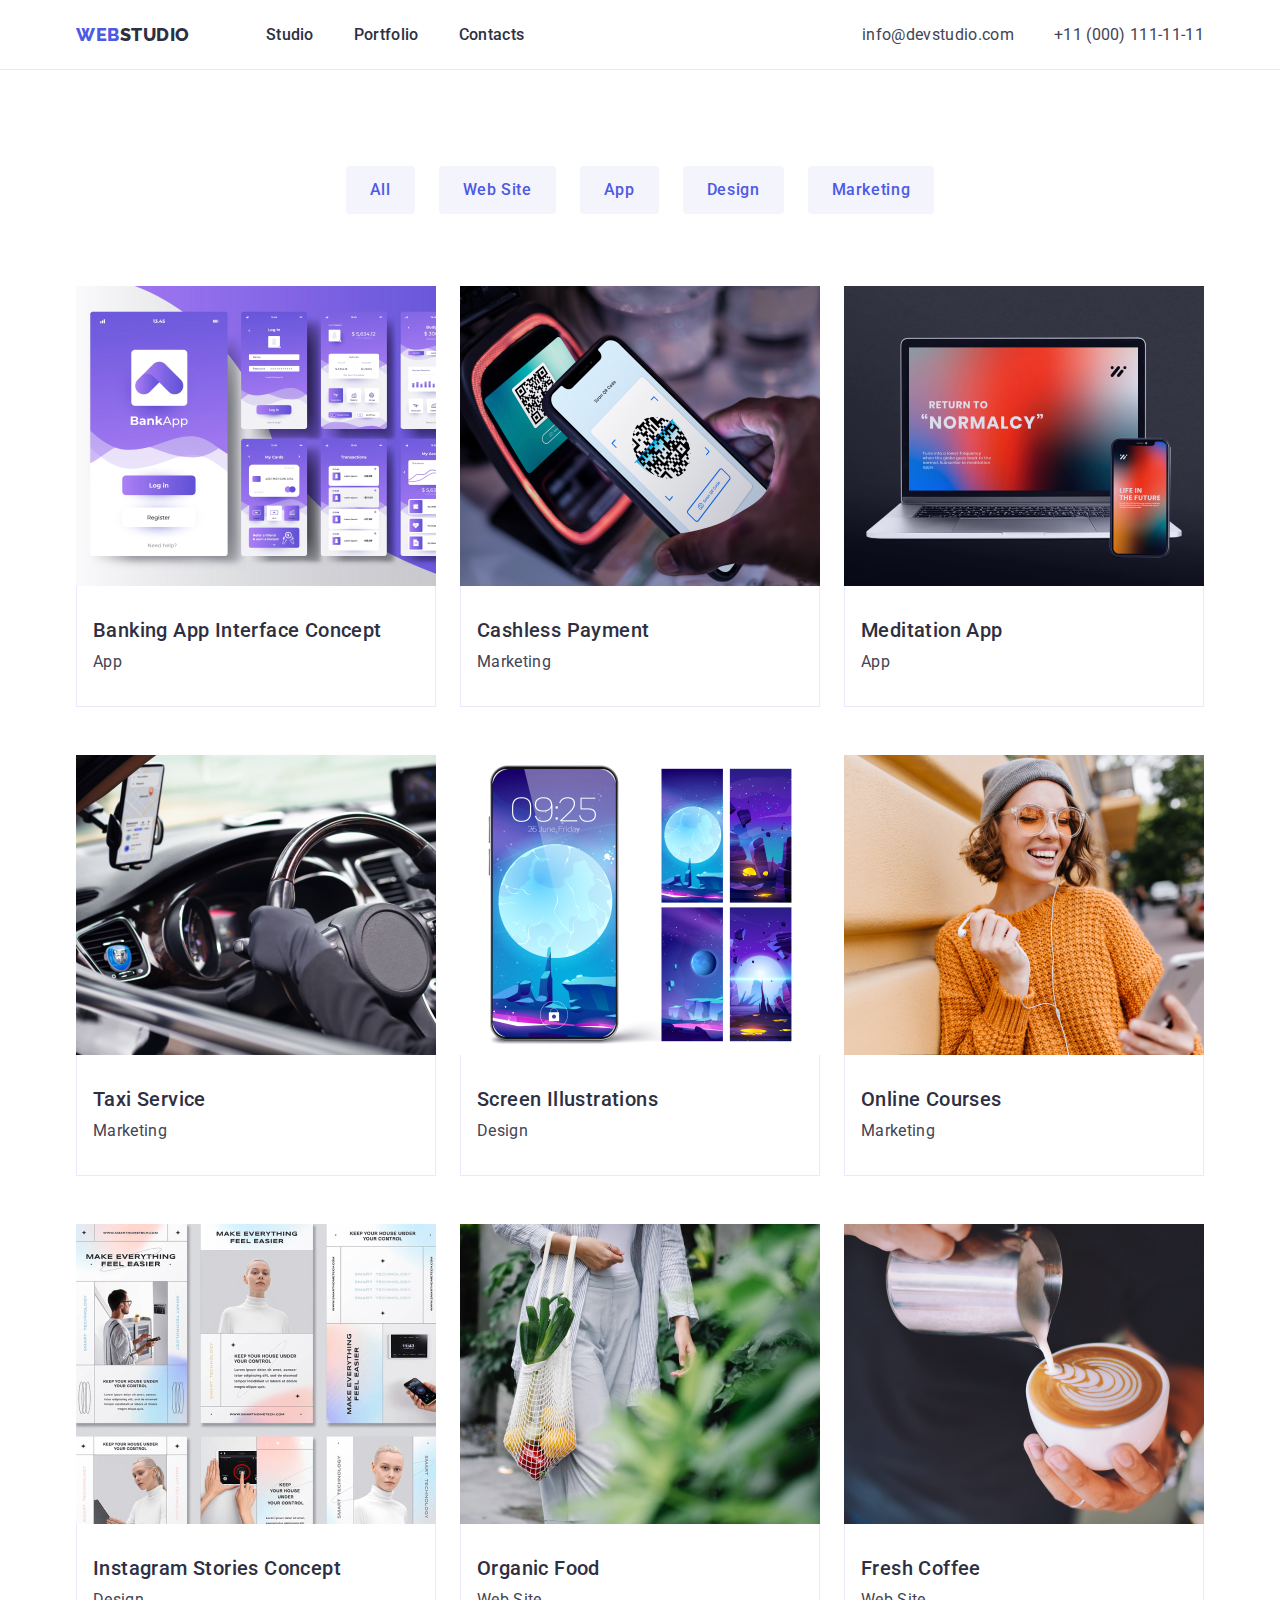
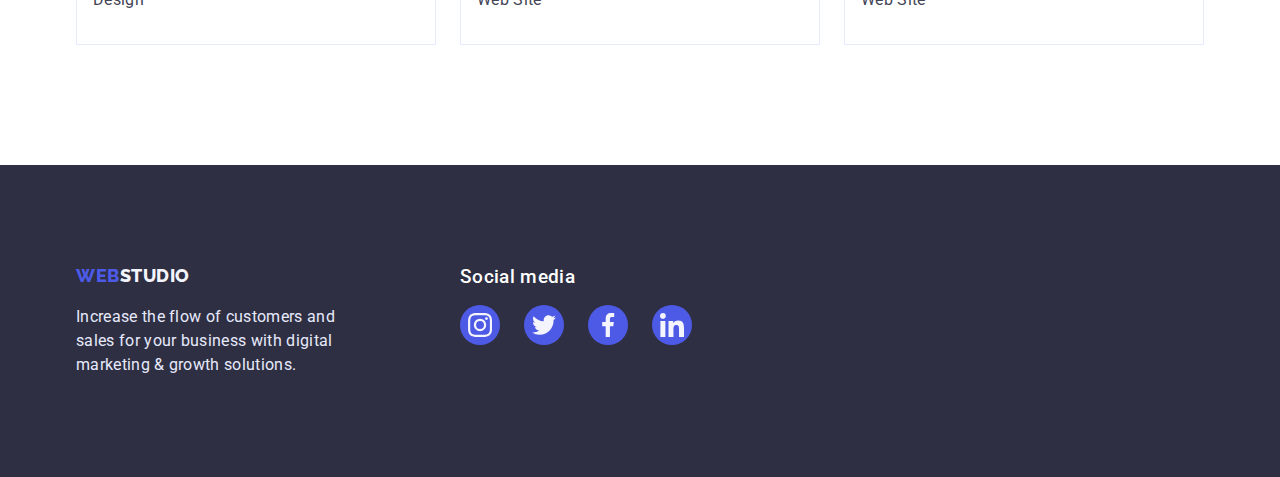
==== portfolio.html @ 7eb5ca66 "first commit" ====
<!DOCTYPE html>
<html lang="en">
<head>
    <meta charset="UTF-8">
    <meta http-equiv="X-UA-Compatible" content="IE=edge">
    <meta name="viewport" content="width=device-width, initial-scale=1.0">
    <title>Portfolio</title>
    <link rel="preconnect" href="https://fonts.googleapis.com">
    <link rel="preconnect" href="https://fonts.gstatic.com" crossorigin>
    <link href="https://fonts.googleapis.com/css2?family=Raleway:wght@800&family=Roboto:wght@400;500;700;900&display=swap"
        rel="stylesheet">
    <link rel="stylesheet" href="https://cdn.jsdelivr.net/npm/modern-normalize@1.1.0/modern-normalize.min.css">
    <link rel="stylesheet" href="./css/styles.css">
</head>
<body>
    <!-- HEADER -->
    <!-- logotype -->
    <header class="page-header">
        
        <!-- navigation -->
        <div class="page-header-conteiner conteiner">
            <nav class="nav">
                <a class="logo logo-header link" href="#">Web<span class="logo-part">Studio</span></a>
                <ul class="nav-menu list">
                    <li class="nav-item"><a class="nav-link link" href="./index.html">Studio</a></li>
                    <li class="nav-item"><a class="nav-link link" href="./portfolio.html">Portfolio</a></li>
                    <li class="nav-item"><a class="nav-link link" href="">Contacts</a></li>
                </ul>
            </nav>
            <!-- contacts -->
            <address class="contact-info">
                <ul class="contacts-list list">
                    <li class="contacts-item"><a class="contacts-link link" href="mailto:info@devstudio.com">info@devstudio.com</a>
                    </li>
                    <li class="contacts-item"><a class="contacts-link link" href="tel:+110001111111">+11 (000) 111-11-11</a></li>
                </ul>
            </address>
        </div>
    
    </header>
    
    <!-- MAIN-CONTENT -->
   
    <main>
        
        <!-- BUTTON-FILTER -->
        
        <section class="ourproduct">
            <div class="conteiner">
                <h1 class="section-title">PORTFOLIO</h1>
            
            <ul class="filter-button-list list">
                <li class="filter-item"><button class="filter-button" type="button">All</button></li>
                <li class="filter-item"><button class="filter-button" type="button">Web Site</button></li>
                <li class="filter-item"><button class="filter-button" type="button">App</button></li>
                <li class="filter-item"><button class="filter-button" type="button">Design</button></li>
                <li class="filter-item"><button class="filter-button" type="button">Marketing</button></li>
            </ul>
         
        
            <ul class="ourproduct-list list">
                <li class="ourproduct-item">
                    <a href="#" class="card-item link"><img class="ourfroduct-image" src="./images/portfoliopage/img.jpg" alt="Banking App" width="360">
                    <div class="card-bottom">
                    <h2 class="ourproduct-list-title">Banking App Interface Concept</h2>
                    <p class="ourproduct-list-text">App</p>
                    </div>
                    </a>
                    
                </li>
                <li class="ourproduct-item">
                    <a href="#" class="card-item link"><img class="ourfroduct-image" src="./images/portfoliopage/img-2.jpg" alt="Cashless Payment" width="360">
                    <div class="card-bottom">
                    <h2 class="ourproduct-list-title">Cashless Payment</h2>
                    <p class="ourproduct-list-text">Marketing</p>
                    </div>
                    </a>
                    
                </li>
                <li class="ourproduct-item">
                    <a href="#" class="card-item link"><img class="ourfroduct-image" src="./images/portfoliopage/img-3.jpg" alt="Computer and phone" width="360">
                    <div class="card-bottom">
                    <h2 class="ourproduct-list-title">Meditation App</h2>
                    <p class="ourproduct-list-text">App</p>
                    </div>
                    </a>
                    
                </li>
                <li class="ourproduct-item">
                    <a href="#" class="card-item link"><img class="ourfroduct-image" src="./images/portfoliopage/img-4.jpg" alt="Taxi Service" width="360">
                    <div class="card-bottom">
                    <h2 class="ourproduct-list-title">Taxi Service</h2>
                    <p class="ourproduct-list-text">Marketing</p>
                    </div>
                    </a>
                    
                </li>
                <li class="ourproduct-item">
                    <a href="#" class="card-item link"><img class="ourfroduct-image" src="./images/portfoliopage/img-5.jpg" alt="Screens" width="360">
                    <div class="card-bottom">
                    <h2 class="ourproduct-list-title">Screen Illustrations</h2>
                    <p class="ourproduct-list-text">Design</p>
                    </div>
                    </a>
                    
                </li>
                <li class="ourproduct-item">
                    <a href="#" class="card-item link"><img class="ourfroduct-image" src="./images/portfoliopage/img-6.jpg" alt="Online Courses" width="360">
                    <div class="card-bottom">
                    <h2 class="ourproduct-list-title">Online Courses</h2>
                    <p class="ourproduct-list-text">Marketing</p>
                    </div>
                    </a>
                    
                </li>
                <li class="ourproduct-item">
                    <a href="#" class="card-item link"><img class="ourfroduct-image" src="./images/portfoliopage/img-7.jpg" alt="Concept for Instagram" width="360">
                    <div class="card-bottom">
                    <h2 class="ourproduct-list-title">Instagram Stories Concept</h2>
                    <p class="ourproduct-list-text">Design</p>
                    </div>
                    </a>
                    
                </li>
                <li class="ourproduct-item">
                    <a href="#" class="card-item link"><img class="ourfroduct-image" src="./images/portfoliopage/img-8.jpg" alt="Organic Food" width="360">
                    <div class="card-bottom">
                    <h2 class="ourproduct-list-title">Organic Food</h2>
                    <p class="ourproduct-list-text">Web Site</p>
                    </div>
                    </a>
                    
                </li>
                <li class="ourproduct-item">
                    <a href="#" class="card-item link"><img class="ourfroduct-image" src="./images/portfoliopage/img-9.jpg" alt="Fresh Coffee" width="360">
                    <div class="card-bottom">
                    <h2 class="ourproduct-list-title">Fresh Coffee</h2>
                    <p class="ourproduct-list-text">Web Site</p>
                    </div>
                    </a>
                    
                </li>
            </ul>
            </div>
        </section>

    </main>
    <!-- FOOTER -->

    <footer class="footer">
        <div class="conteiner footer-conteiner">
        <div class="footer-box">
        <a class="logo link" href="#">Web<span class="logo-footer">Studio</span></a>
        <p class="footer-text">Increase the flow of customers and sales for your business with digital marketing & growth solutions.</p>
        </div>
        <div class="social-footer-box">
            <h3 class="social-box-title">Social media</h3>
            <ul class="social-list list">
                <li class="social-list-item">
                    <a href="#" class="social-list-link social-list-footer">
                        <svg class="social-list-image" width="24" height="24">
                            <use href="./images/icons.svg#instagram"></use>
                        </svg>
                    </a>
                </li>
                <li class="social-list-item">
                    <a href="#" class="social-list-link social-list-footer">
                        <svg class="social-list-image" width="24" height="24">
                            <use href="./images/icons.svg#twitter"></use>
                        </svg>
                    </a>
                </li>
                <li class="social-list-item">
                    <a href="#" class="social-list-link social-list-footer">
                        <svg class="social-list-image" width="24" height="24">
                            <use href="./images/icons.svg#facebook"></use>
                        </svg>
                    </a>
                </li>
                <li class="social-list-item">
                    <a href="#" class="social-list-link social-list-footer">
                        <svg class="social-list-image" width="24" height="24">
                            <use href="./images/icons.svg#linkedin"></use>
                        </svg>
                    </a>
                </li>
            </ul>
        </div>
        </div>
    </footer>
</body>
</html>
---- css/styles.css ----
:root {
    --primary-color:  #434455;
    --secondary-color: #2E2F42;
    --logo-web: #4D5AE5;
    --white: #FFFFFF;
    --active-color: #404BBF;
    --logo-footer: #F4F4FD;
    --footer-text:#E7E9FC;
    --primary-font: 'Roboto', sans-serif;
    --secondary-font: 'Raleway', sans-serif;
}
h1,h2,h3,h4,h5,h6,p {
    margin-top: 0;
    margin-bottom: 0;}

ul,ol {
    margin-top: 0;
    margin-bottom: 0;
    padding-left: 0;
}
img {
    display: block;
    max-width: 100%;
    height: auto;
}
button {
    cursor: pointer;
}

.list {
    list-style: none;
}
.link {
    text-decoration: none;
}

body {
    font-family: var(--primary-font);
    font-weight: 400;
    font-size: 16px;
    line-height: 1.5em;
    letter-spacing: 0.02em;
    color: var(--primary-color);
}
.conteiner {
    max-width: 1158px;
    margin-right: auto;
    margin-left: auto;
    padding-right: 15px;
    padding-left: 15px;
}
.page-header-conteiner {
    display: flex;
    align-items: center;
}


/* LOGOTYPE */
.logo {
     font-family:var(--secondary-font);
     font-weight: 800;
     font-size: 18px;
     line-height: 1.17em;
     letter-spacing: 0.03em;
     text-transform: uppercase;
     color:var(--logo-web) ;
}

.logo-part {
    color:var(--secondary-color);
}
.logo-footer {
    color:var(--logo-footer)
}

/* HEADER */

.page-header {
    border-bottom: 1px solid #E7E9FC;
}

.nav {
    display: flex;
    align-items: center;
}
.nav-menu {
    display: flex;
    align-items: center;

    margin-left: 76px;
}
.nav-item:not(:first-child) {
    margin-left: 40px;

}
.nav-link {
    color: var(--secondary-color);
    font-weight: 500;

}
.nav-link:hover,
.nav-link:focus {
    color: var(--active-color);
}

.contact-info {
    margin-left: auto;
    font-style: normal;
}
.contacts-item:last-child {
    margin-left: 40px;
}   

.contacts-list {
    display: flex;
    align-items: center;
}

.contacts-link {
    
    color: var(--primary-color);

}
.contacts-link:hover,
.contacts-link:focus {
    color: var(--active-color);
}
.logo-header, .nav-link, .contacts-link {
    padding-top: 24px;
    padding-bottom: 24px;
}


/* MAIN PAGE */

/* SECTION-HERO */

.hero {
    padding-top: 188px;
    padding-bottom: 188px;
    background-image: linear-gradient(rgba(46, 47, 66, 0.7), rgba(46, 47, 66, 0.7)), url(/images/sectionhero/people-office\ 1.jpg);
    background-repeat: no-repeat;
    background-size: 1440px;
    background-position: center;
}
.hero-title {
    margin-right: auto;
    margin-left: auto;
    margin-bottom: 48px;

    width: 496px;
    font-weight: 700;
    font-size: 56px;
    text-align: center;
    line-height: 1.07em;
    letter-spacing: 0.02em;
    text-transform: capitalize;
    color: var(--white);
}
.hero-button {
    display: block;

    margin: 0 auto;
    padding-top: 16px;
    padding-right: 32px;
    padding-bottom: 16px;
    padding-left: 32px;

    font-size: 16px;
    font-weight: 500;
    line-height: 1.5em;
    letter-spacing: 0.04em;
    font-family: inherit;
    background-color: var(--logo-web);
    color: var(--white);
    box-shadow: 0px 4px 4px rgba(0, 0, 0, 0.15);
    border: none;
    border-radius: 4px;
   
}
.hero-button:hover,
.hero-button:focus {
    background-color: var(--active-color);
}

/* SECTION-ABOUT */
.about {
    padding-top: 120px;
}
.about-list {
    display: flex;
    flex-wrap: wrap;
    gap: 24px;

}
.about-list-item {
    flex-basis: calc((100% - 72px) / 4);
}
.about-list-title {
    margin-bottom: 8px;

    font-weight: 500;
    font-size: 20px;
    line-height: 1.2em;
    letter-spacing: 0.02em;
    color: var(--secondary-color);
}
.about-icon-card {
    padding-top: 24px;
    padding-bottom: 24px;
    margin-bottom: 8px;
    background-color: rgba(244, 244, 253, 1);

}
.about-icon-item {
    display: block;
    margin: 0  auto;
}
/* SECTION-OURWORK */

.ourwork {
    padding-top: 120px;
    padding-bottom: 120px;
}
.ourwork-title {
    margin-bottom: 72px;

    font-weight: 700;
    font-size: 36px;
    line-height: 1.11em;
    text-align: center;
    text-transform: capitalize;
    color: var(--secondary-color);
}
.ourwork-list {
    display: flex;
    gap: 24px;
}
.ourwork-list-item {
    flex-basis: calc((100% - 48px) / 3);
}

/* SECTION-OURTEAM */

.ourteam {
    padding-top: 120px;
    padding-bottom: 120px;
    background-color:var(--logo-footer);
}
.ourteam-list {
    display: flex;
    flex-wrap: wrap;
    gap: 24px;
}
.ourteam-card {
    flex-basis: calc((100% - 72px) / 4);
    margin-bottom: 8px;

    box-shadow: 0px 1px 6px rgba(46, 47, 66, 0.08), 0px 1px 1px rgba(46, 47, 66, 0.16), 0px 2px 1px rgba(46, 47, 66, 0.08);
    border-radius: 0px 0px 4px 4px;
    background-color: var(--white);
    
    
}
.social-list {
    display: flex;
    justify-content: center;
    gap: 24px;
}
.social-list-link {
    display: flex;
    justify-content: center;
    align-items: center;

    width: 40px;
    height: 40px;
    border-radius: 50%;
    color: rgba(244, 244, 253, 1);
    background-color:#4D5AE5;



}
.social-list-link:hover, 
.social-list-link:focus {
    background-color:#404BBF;

}

.social-list-image {
    fill: currentColor;
}



.ourteam-title {
    margin-bottom: 72px;

    font-weight: 700;
    font-size: 36px;
    line-height: 1.11em;
    letter-spacing: 0.02em;
    text-align: center;
    text-transform: capitalize;
    color: var(--secondary-color);
}
.ourteam-card-text {
    padding-top: 32px;
    padding-bottom: 32px;
}
.ourteam-list-title {
    margin-bottom: 8px;

    font-weight: 500;
    font-size: 20px;
    line-height: 1.2em;
    letter-spacing: 0.02em;
    text-align: center;
    color: var(--secondary-color);
}
.ourteam-list-text {

    text-align: center;
    margin-bottom: 8px;

}
/* SECTION CUSTOMERS */
.customers {
    padding-top: 38px;
    padding-bottom: 120px;
}

.customers-title {
    margin-bottom: 72px;

    font-weight: 700;
    font-size: 36px;
    line-height: 1.11em;
    letter-spacing: 0.02em;
    text-align: center;
    text-transform: capitalize;
    color: var(--secondary-color);
}

.customers-list {
    display: flex;
    justify-content: center;
    gap: 24px;
}
.customers-item-link {
    display: flex;
    justify-content: center;
    align-items: center;
    width: 168px;
    height: 88px;
    border: 1px solid #8E8F99;
    border-radius: 4px;
    color: rgba(175, 177, 184, 1);

}
.customers-item-link:hover,
.customers-item-link:focus {
    border: 1px solid #404BBF;
}

.customers-item-image {
    fill: currentColor;
}
.customers-item-link:hover .customers-item-image,
.customers-item-link:focus .customers-item-image {
    fill: #404BBF;
}

/* FOOTER */

.footer-box {
    max-width: 264px;
    margin-right: 120px;
    /* margin-right: auto; */
}

.footer {
    padding-top: 100px;
    padding-bottom: 100px;
    background-color: var(--secondary-color);
}
.footer-text {
    margin-top: 16px;
    color: var(--footer-text);
}
.footer-conteiner {
    display: flex;
}
.social-box-title {
margin-bottom: 16px;
font-weight: 500;
color: #FFFFFF;
}
.social-list-footer:hover,
.social-list-footer:focus {
    background-color:#31D0AA;
    ;
}
/* PAGE-PORTFOLIO */

/* SECTION-OURPRODUCT */

/* FILTER-BUTTON */

.ourproduct {
    padding-top: 96px;
    padding-bottom: 120px;
}

.section-title {
    display: none;
}
.filter-button-list {
    display: flex;
    justify-content: center;
    gap: 24px;
    
    margin-bottom: 72px;;
}
.filter-button {
    padding-top: 12px;
    padding-right: 24px;
    padding-bottom: 12px;
    padding-left: 24px;

    font-size: 16px;
    font-weight: 500;
    line-height: 1.5em;
    letter-spacing: 0.04em;
    font-family: inherit;
    background-color:var(--logo-footer);
    color: var(--logo-web);
    border: none;
    border-radius: 4px;
    

}
.filter-button:hover,
.filter-button:focus {
    background-color:var(--active-color);
    color: var(--white);
    box-shadow: 0px 3px 1px rgba(0, 0, 0, 0.1), 0px 2px 1px rgba(0, 0, 0, 0.08), 0px 2px 2px rgba(0, 0, 0, 0.12);
}

/* OURPRODUCT-CARDS */

.ourproduct-list {
    display: flex;
    flex-wrap: wrap;
    row-gap: 48px;
    column-gap: 24px;
}
.ourproduct-item {
    flex-basis: calc((100% - 48px) / 3);
}
.card-item {
    display: block;
}
.card-item:hover {
    box-shadow: 0px 1px 6px rgba(46, 47, 66, 0.08), 0px 1px 1px rgba(46, 47, 66, 0.16), 0px 2px 1px rgba(46, 47, 66, 0.08);
}
.card-bottom {
    padding-top: 32px;
    padding-bottom: 32px;
    padding-left: 16px;

    border: 1px solid #E7E9FC;
    border-top: none;

}

.ourproduct-list-title {
    margin-bottom: 8px;

    font-weight: 500;
    font-size: 20px;
    line-height: 1.2em;
    letter-spacing: 0.02em;
    color: var(--secondary-color);
}

.ourproduct-list-text {
    color: var(--primary-color);
}
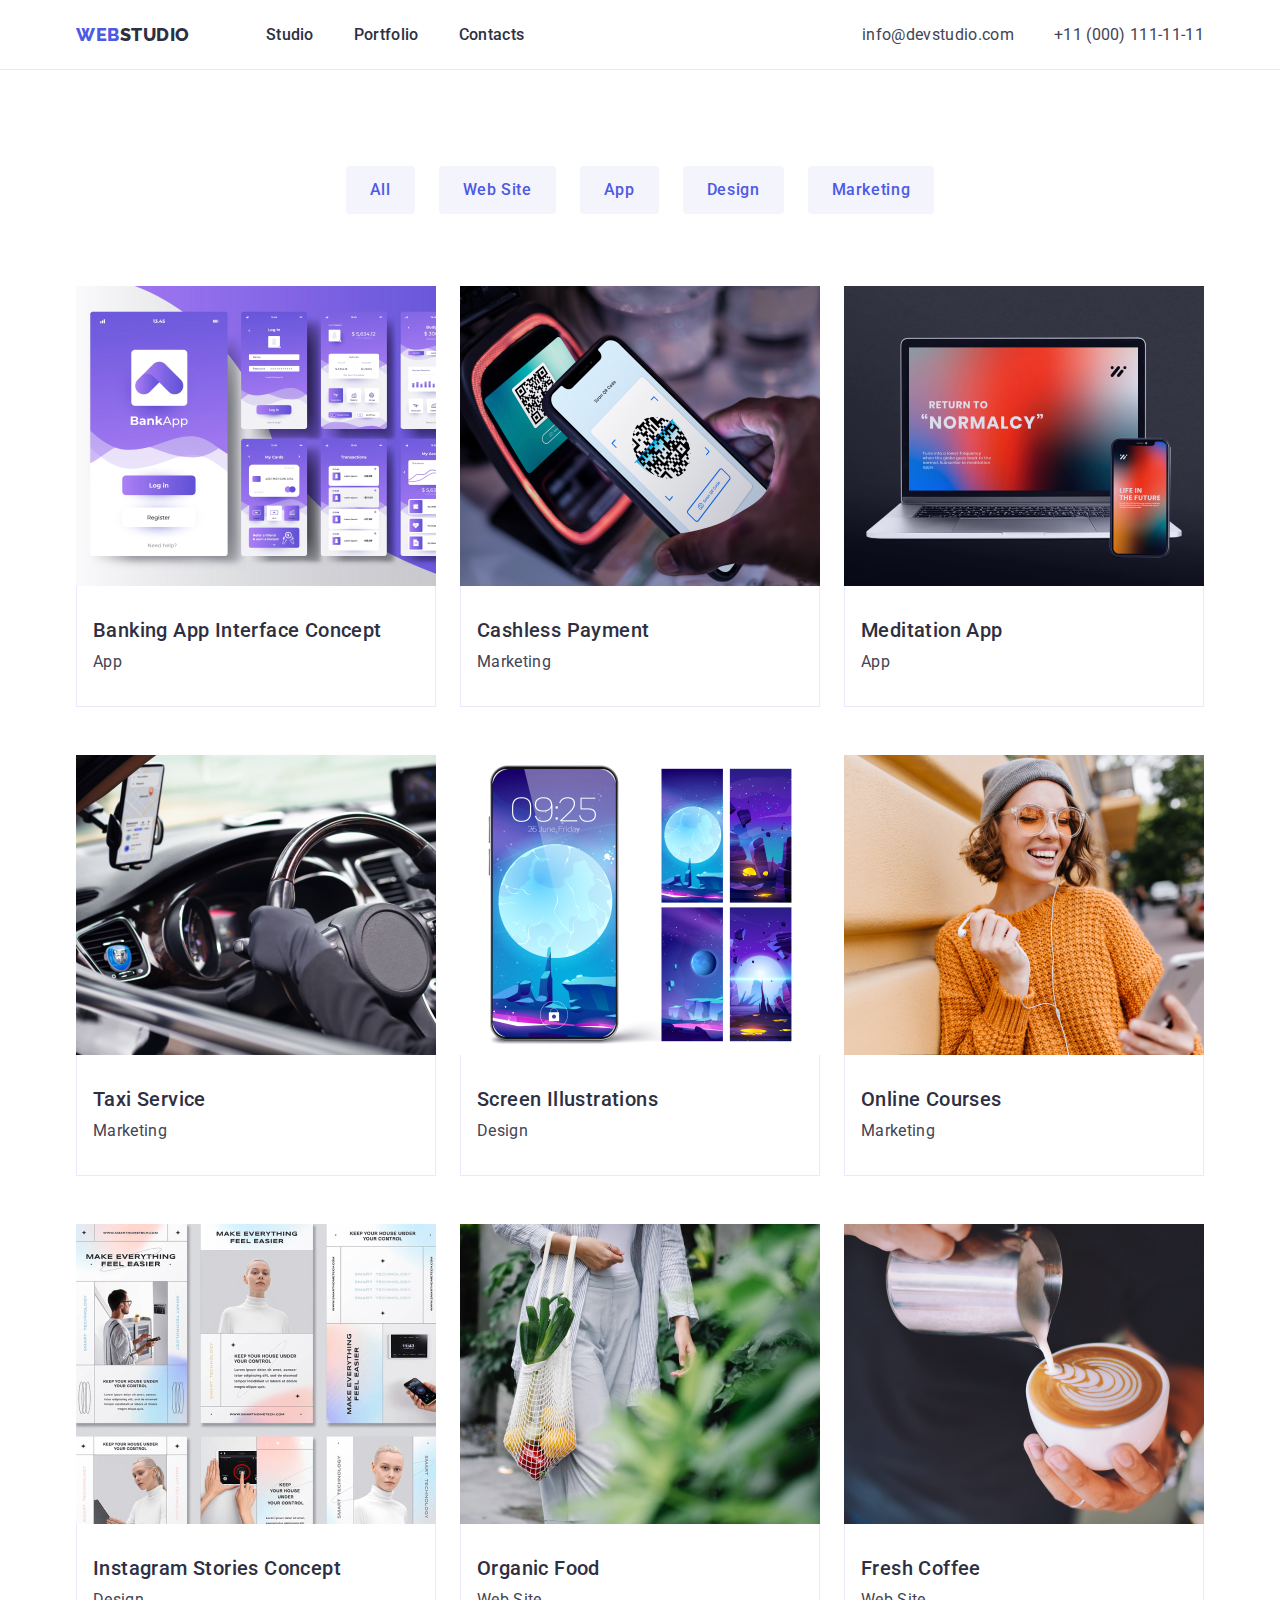
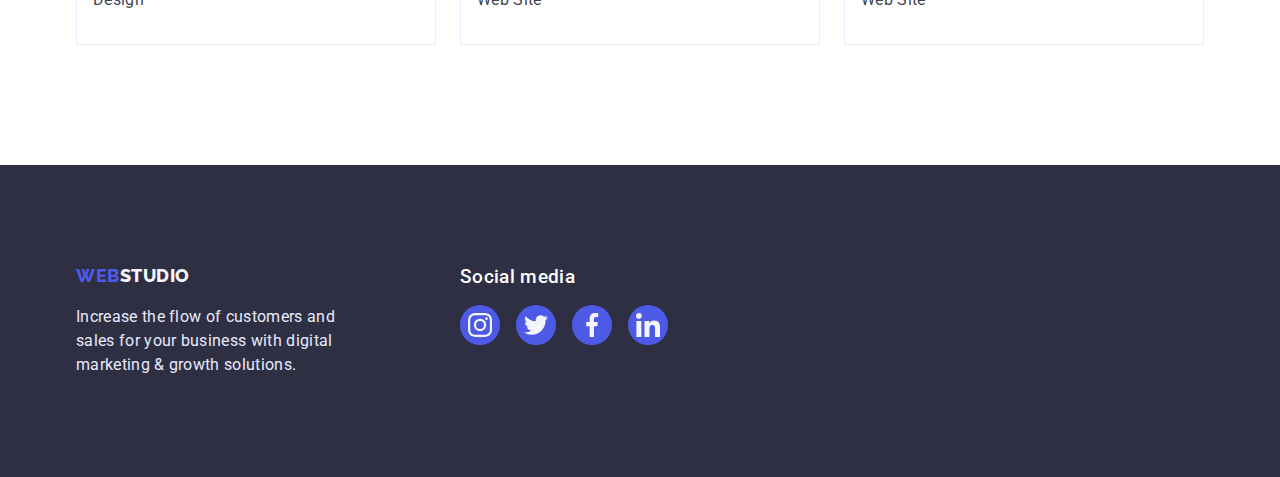
==== commit de2e0458: "4commit" ====
--- a/portfolio.html
+++ b/portfolio.html
@@ -155,7 +155,7 @@
         </div>
         <div class="social-footer-box">
             <h3 class="social-box-title">Social media</h3>
-            <ul class="social-list list">
+            <ul class="social-list list social-list-footer">
                 <li class="social-list-item">
                     <a href="#" class="social-list-link social-list-footer">
                         <svg class="social-list-image" width="24" height="24">
--- a/css/styles.css
+++ b/css/styles.css
@@ -139,7 +139,7 @@
 .hero {
     padding-top: 188px;
     padding-bottom: 188px;
-    background-image: linear-gradient(rgba(46, 47, 66, 0.7), rgba(46, 47, 66, 0.7)), url(/images/sectionhero/people-office\ 1.jpg);
+    background-image: linear-gradient(rgba(46, 47, 66, 0.7), rgba(46, 47, 66, 0.7)), url(../images/sectionhero/people-office.jpg);
     background-repeat: no-repeat;
     background-size: 1440px;
     background-position: center;
@@ -397,10 +397,12 @@
 font-weight: 500;
 color: #FFFFFF;
 }
-.social-list-footer:hover,
-.social-list-footer:focus {
+.social-list-footer {
+    gap: 16px;
+}
+.social-link-footer:hover,
+.social-link-footer:focus {
     background-color:#31D0AA;
-    ;
 }
 /* PAGE-PORTFOLIO */
 
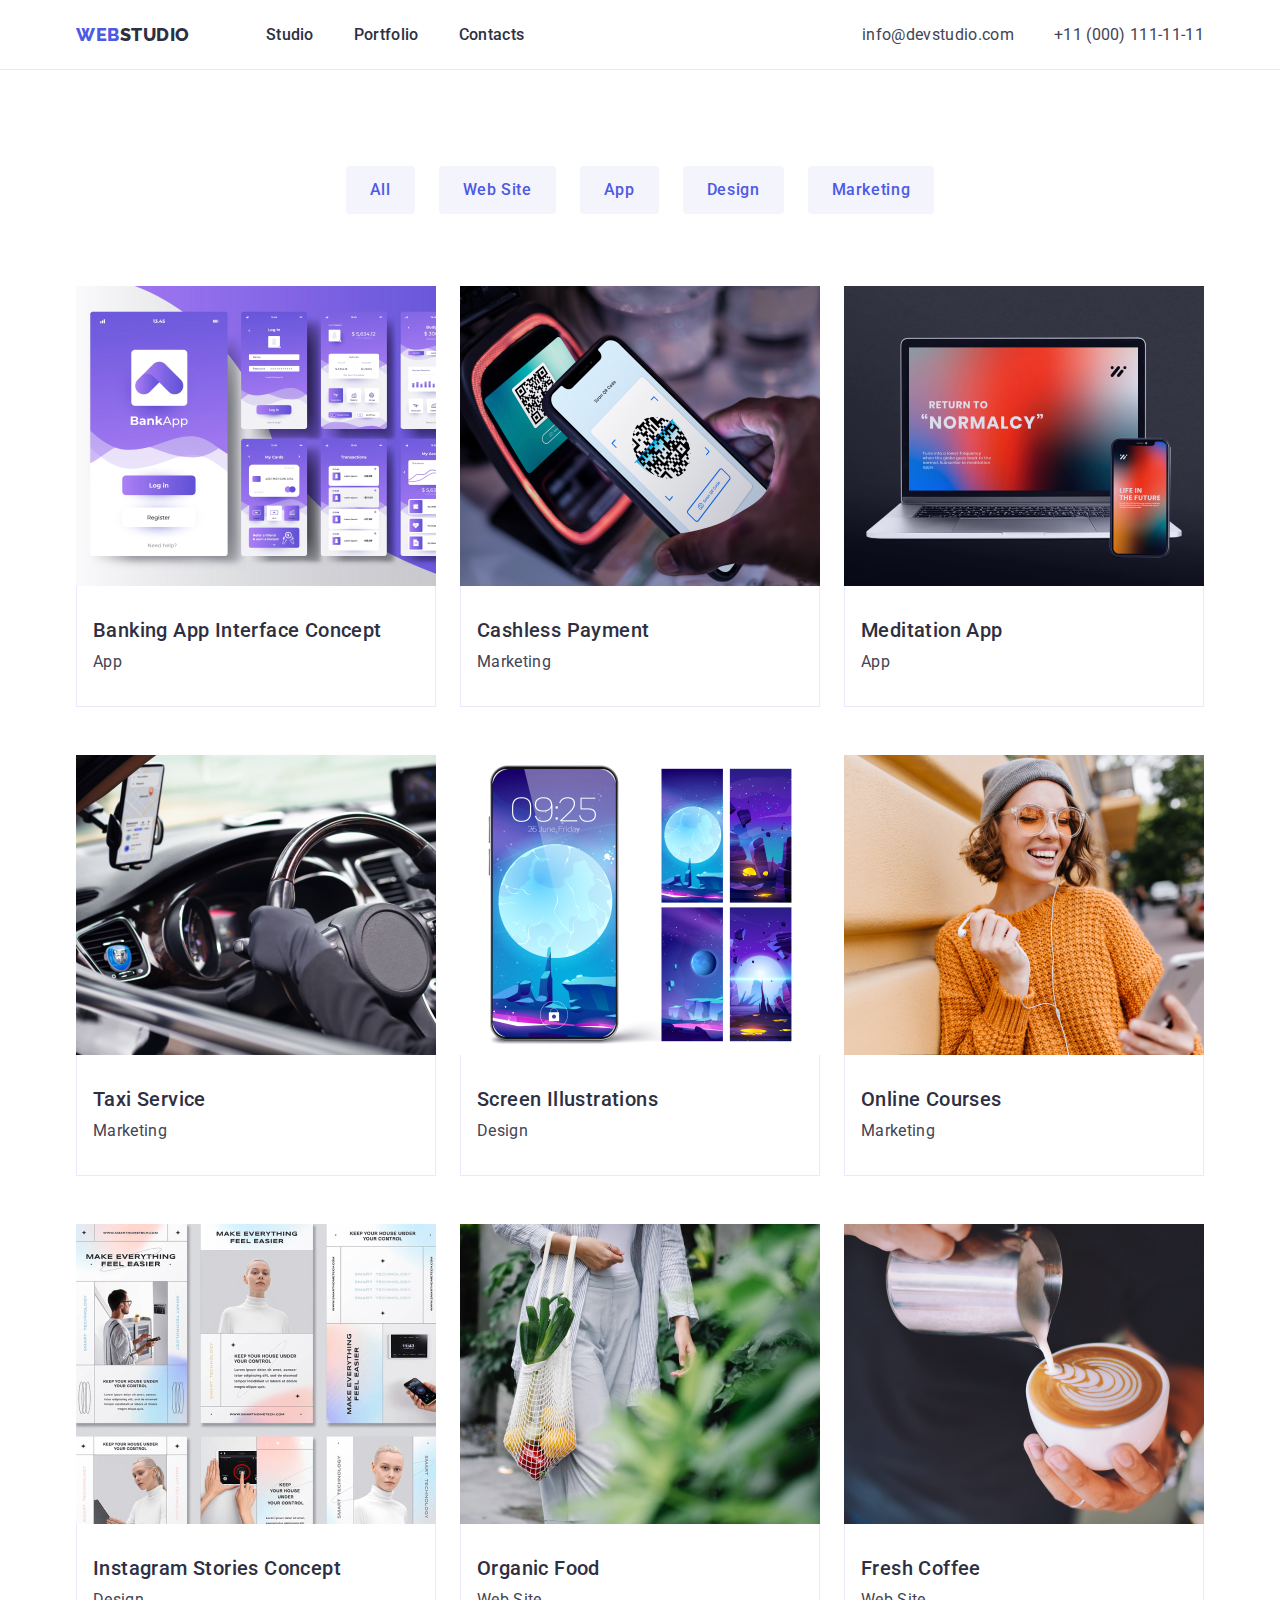
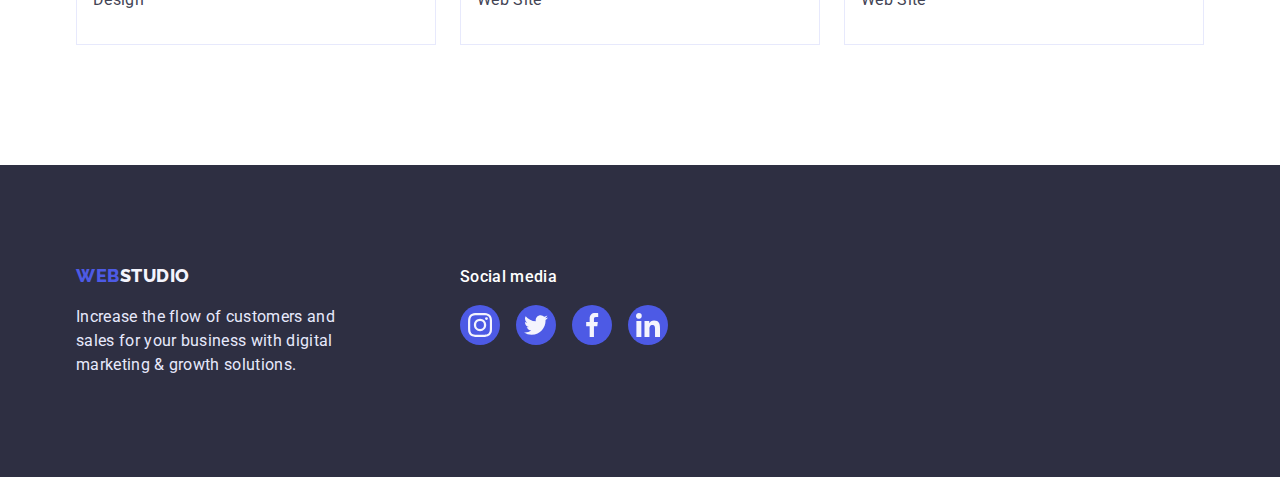
==== commit bb0f5ee3: "7 commit" ====
--- a/portfolio.html
+++ b/portfolio.html
@@ -154,31 +154,31 @@
         <p class="footer-text">Increase the flow of customers and sales for your business with digital marketing & growth solutions.</p>
         </div>
         <div class="social-footer-box">
-            <h3 class="social-box-title">Social media</h3>
+            <p class="social-box-title">Social media</p>
             <ul class="social-list list social-list-footer">
                 <li class="social-list-item">
-                    <a href="#" class="social-list-link social-list-footer">
+                    <a href="#" class="social-list-link social-link-footer">
                         <svg class="social-list-image" width="24" height="24">
                             <use href="./images/icons.svg#instagram"></use>
                         </svg>
                     </a>
                 </li>
                 <li class="social-list-item">
-                    <a href="#" class="social-list-link social-list-footer">
+                    <a href="#" class="social-list-link social-link-footer">
                         <svg class="social-list-image" width="24" height="24">
                             <use href="./images/icons.svg#twitter"></use>
                         </svg>
                     </a>
                 </li>
                 <li class="social-list-item">
-                    <a href="#" class="social-list-link social-list-footer">
+                    <a href="#" class="social-list-link social-link-footer">
                         <svg class="social-list-image" width="24" height="24">
                             <use href="./images/icons.svg#facebook"></use>
                         </svg>
                     </a>
                 </li>
                 <li class="social-list-item">
-                    <a href="#" class="social-list-link social-list-footer">
+                    <a href="#" class="social-list-link social-link-footer">
                         <svg class="social-list-image" width="24" height="24">
                             <use href="./images/icons.svg#linkedin"></use>
                         </svg>
--- a/css/styles.css
+++ b/css/styles.css
@@ -141,8 +141,10 @@
     padding-bottom: 188px;
     background-image: linear-gradient(rgba(46, 47, 66, 0.7), rgba(46, 47, 66, 0.7)), url(../images/sectionhero/people-office.jpg);
     background-repeat: no-repeat;
-    background-size: 1440px;
-    background-position: center;
+    width: 1440px;
+    background-size: cover;
+    margin-right: auto;
+    margin-left: auto;
 }
 .hero-title {
     margin-right: auto;
@@ -207,16 +209,15 @@
     color: var(--secondary-color);
 }
 .about-icon-card {
-    padding-top: 24px;
-    padding-bottom: 24px;
+    display: flex;
+    justify-content: center;
+    align-items: center;
+    height: 112px;
     margin-bottom: 8px;
     background-color: rgba(244, 244, 253, 1);
 
 }
-.about-icon-item {
-    display: block;
-    margin: 0  auto;
-}
+
 /* SECTION-OURWORK */
 
 .ourwork {
@@ -327,7 +328,7 @@
 }
 /* SECTION CUSTOMERS */
 .customers {
-    padding-top: 38px;
+    padding-top: 120px;
     padding-bottom: 120px;
 }
 
@@ -348,11 +349,14 @@
     justify-content: center;
     gap: 24px;
 }
+.customers-list-item {
+    flex-basis: calc((100% - 120px) / 6);
+}
 .customers-item-link {
     display: flex;
     justify-content: center;
     align-items: center;
-    width: 168px;
+    width: 100%;
     height: 88px;
     border: 1px solid #8E8F99;
     border-radius: 4px;
